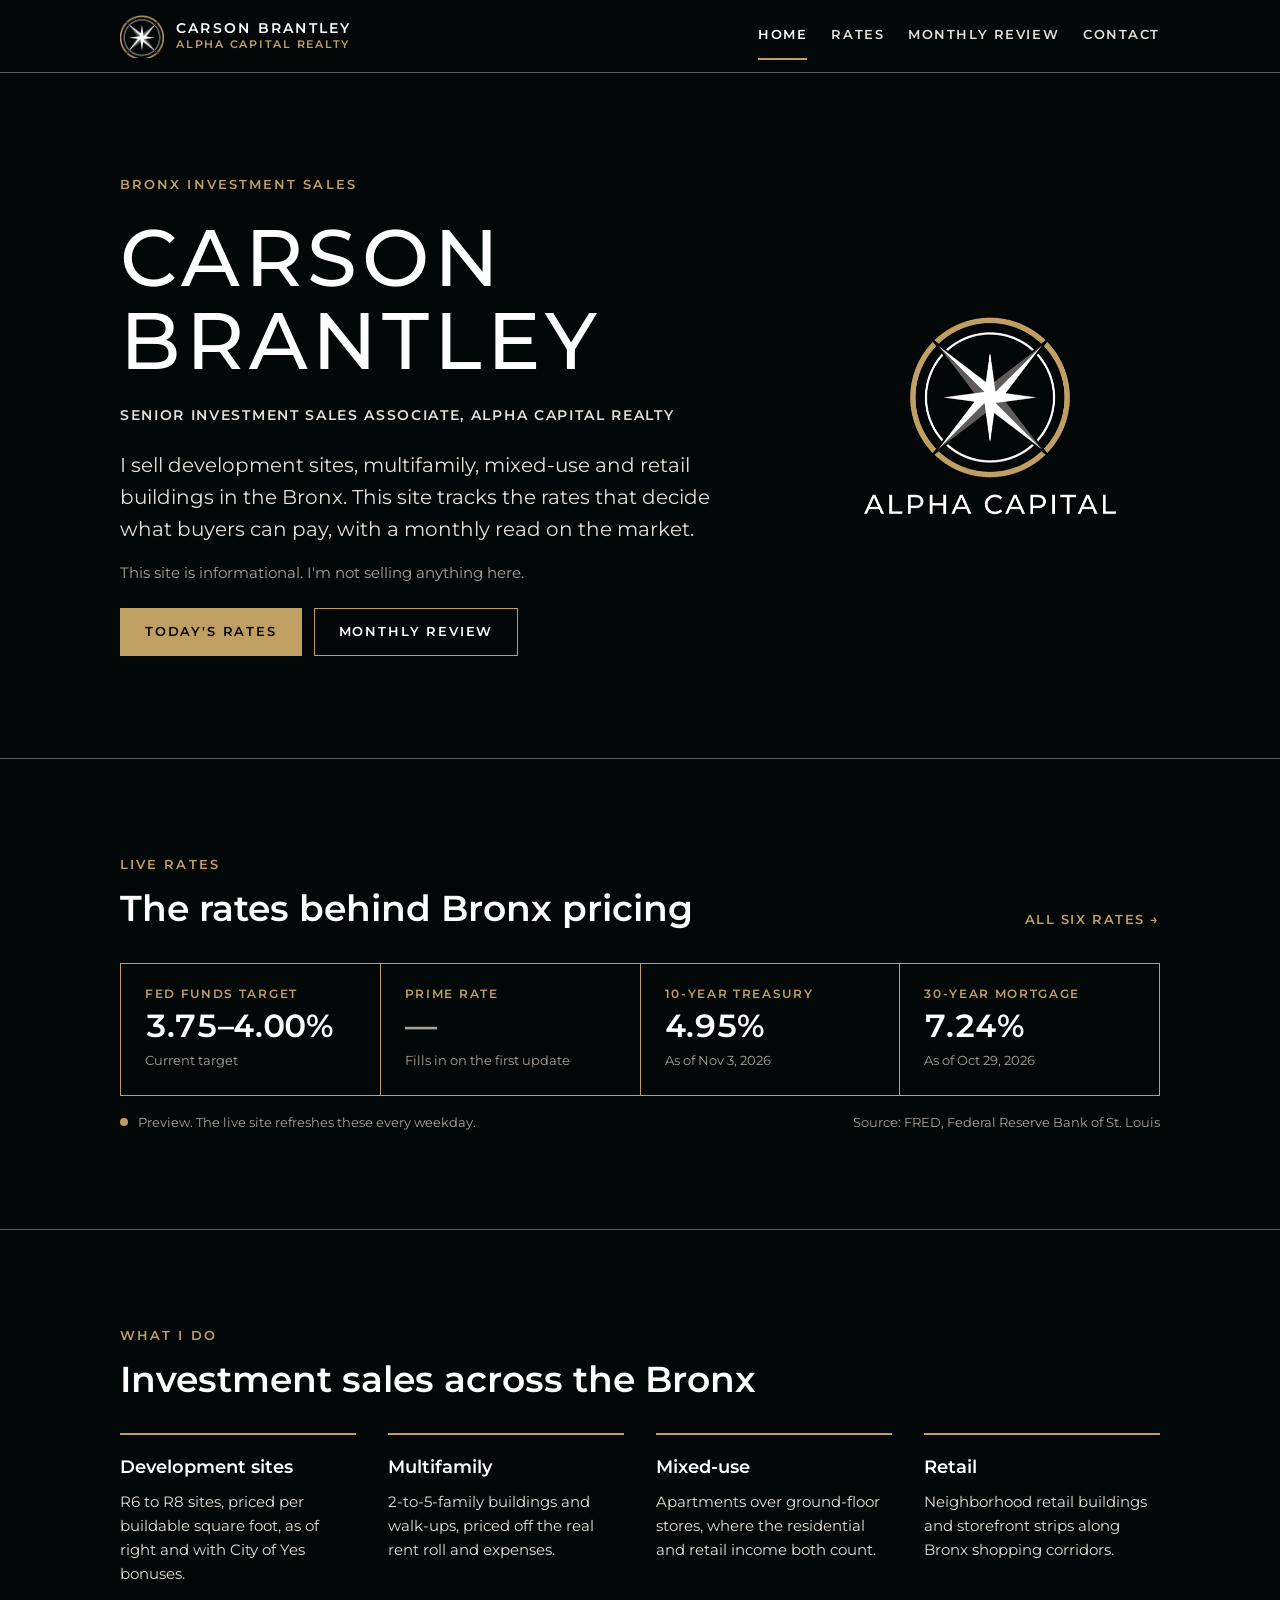
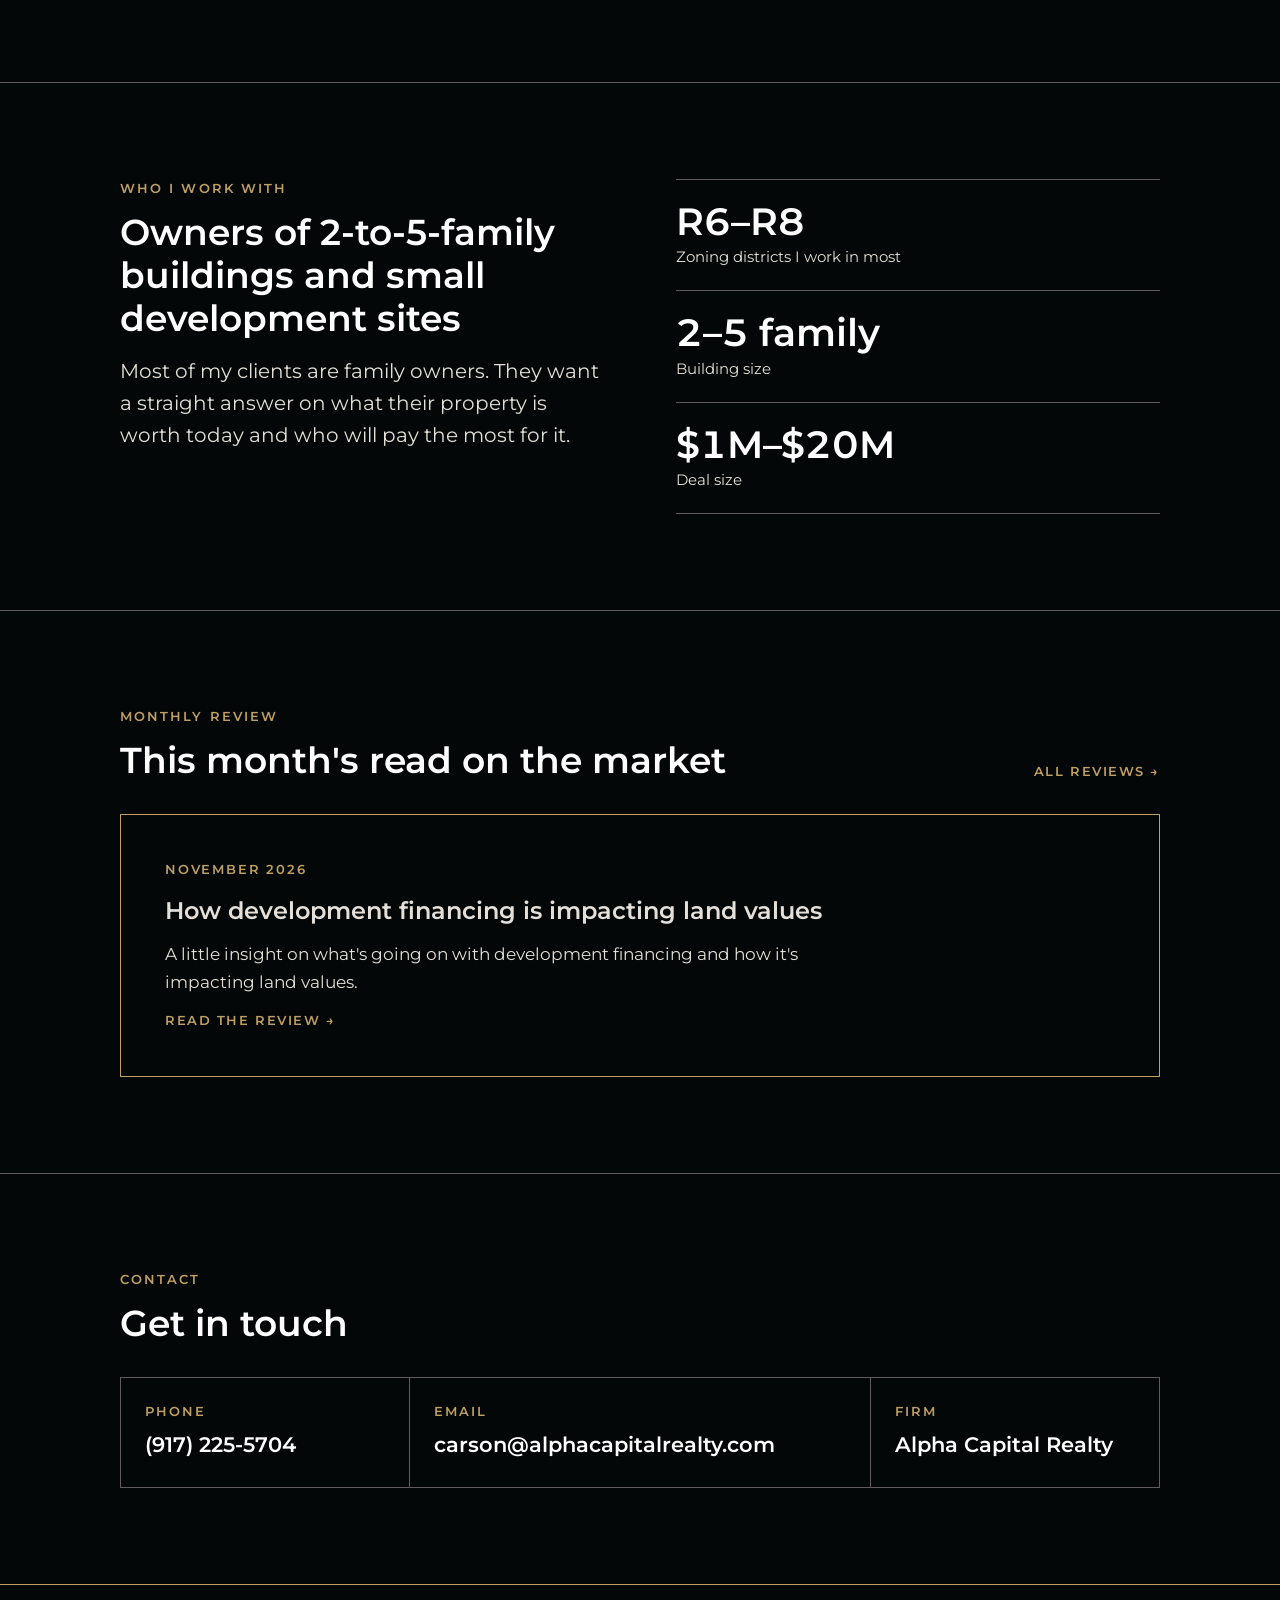
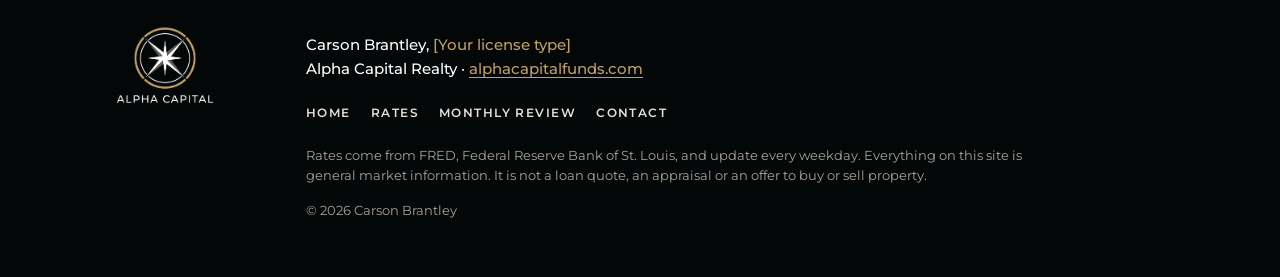
==== index.html @ 971c0f0a "Launch the site with weekday rate updates Home, Rates and Monthly Review pages in Alpha black and go" ====
<!doctype html>
<html lang="en">
<head>
<meta charset="utf-8">
<meta name="viewport" content="width=device-width, initial-scale=1, viewport-fit=cover">
<title>Carson Brantley</title>
<meta name="claude:viewport-fit-sides" content="cover">
<meta name="description" content="Carson Brantley, Alpha Capital Realty. Bronx investment sales for development sites, multifamily, mixed-use and retail, with live rates and a monthly market review.">
<link rel="icon" href="assets/alpha-emblem.png" type="image/png">
<link rel="preconnect" href="https://fonts.googleapis.com">
<link rel="preconnect" href="https://fonts.gstatic.com" crossorigin>
<link rel="stylesheet" href="https://fonts.googleapis.com/css2?family=Montserrat:wght@400;500;600;700&amp;display=swap">
<link rel="stylesheet" href="assets/site.css">
</head>
<body data-root=".">

<header class="site-header">
  <div class="wrap">
    <a class="brand" href="index.html">
      <img src="assets/alpha-emblem.png" alt="" width="44" height="44">
      <span><span class="brand-name">Carson Brantley</span><span class="brand-firm">Alpha Capital Realty</span></span>
    </a>
    <nav class="nav" aria-label="Main">
      <a href="index.html" aria-current="page">Home</a>
      <a href="market.html">Rates</a>
      <a href="reviews.html">Monthly Review</a>
      <a href="index.html#contact">Contact</a>
    </nav>
  </div>
</header>

<main>
  <section class="hero">
    <div class="wrap">
      <div class="hero-copy">
        <p class="eyebrow">Bronx Investment Sales</p>
        <h1 class="h-display">Carson Brantley</h1>
        <p class="hero-role">Senior Investment Sales Associate, Alpha Capital Realty</p>
        <p class="lede">I sell development sites, multifamily, mixed-use and retail buildings in the Bronx. This site tracks the rates that decide what buyers can pay, with a monthly read on the market.</p>
        <p class="hero-note">This site is informational. I'm not selling anything here.</p>
        <div class="actions">
          <a class="btn btn-gold" href="market.html">Today's rates</a>
          <a class="btn btn-line" href="reviews.html">Monthly review</a>
        </div>
      </div>
      <div class="hero-logo"><img src="assets/alpha-logo.png" alt="Alpha Capital" width="643" height="474"></div>
    </div>
  </section>

  <section class="band" aria-labelledby="rates-h">
    <div class="wrap">
      <div class="band-head">
        <div class="stack">
          <p class="eyebrow">Live rates</p>
          <h2 class="h-section" id="rates-h">The rates behind Bronx pricing</h2>
        </div>
        <a class="more" href="market.html">All six rates →</a>
      </div>
      <div class="rates" data-rates="fed,prime,t10,mort30"></div>
      <div class="rates-foot">
        <span class="stamp" data-stamp>Loading rates</span>
        <span class="fine">Source: FRED, Federal Reserve Bank of St. Louis</span>
      </div>
    </div>
  </section>

  <section class="band" aria-labelledby="focus-h">
    <div class="wrap">
      <div class="band-head">
        <div class="stack">
          <p class="eyebrow">What I do</p>
          <h2 class="h-section" id="focus-h">Investment sales across the Bronx</h2>
        </div>
      </div>
      <div class="focus">
        <article>
          <h3>Development sites</h3>
          <p>R6 to R8 sites, priced per buildable square foot, as of right and with City of Yes bonuses.</p>
        </article>
        <article>
          <h3>Multifamily</h3>
          <p>2-to-5-family buildings and walk-ups, priced off the real rent roll and expenses.</p>
        </article>
        <article>
          <h3>Mixed-use</h3>
          <p>Apartments over ground-floor stores, where the residential and retail income both count.</p>
        </article>
        <article>
          <h3>Retail</h3>
          <p>Neighborhood retail buildings and storefront strips along Bronx shopping corridors.</p>
        </article>
      </div>
    </div>
  </section>

  <section class="band" aria-labelledby="who-h">
    <div class="wrap split">
      <div class="stack">
        <p class="eyebrow">Who I work with</p>
        <h2 class="h-section" id="who-h">Owners of 2-to-5-family buildings and small development sites</h2>
        <p class="lede">Most of my clients are family owners. They want a straight answer on what their property is worth today and who will pay the most for it.</p>
      </div>
      <div class="facts">
        <div class="fact"><span class="fact-num">R6–R8</span><span class="fact-label">Zoning districts I work in most</span></div>
        <div class="fact"><span class="fact-num">2–5 family</span><span class="fact-label">Building size</span></div>
        <div class="fact"><span class="fact-num">$1M–$20M</span><span class="fact-label">Deal size</span></div>
      </div>
    </div>
  </section>

  <section class="band" aria-labelledby="review-h">
    <div class="wrap">
      <div class="band-head">
        <div class="stack">
          <p class="eyebrow">Monthly review</p>
          <h2 class="h-section" id="review-h">This month's read on the market</h2>
        </div>
        <a class="more" href="reviews.html">All reviews →</a>
      </div>
      <div data-review-latest></div>
    </div>
  </section>

  <section class="band" id="contact" aria-labelledby="contact-h">
    <div class="wrap">
      <div class="band-head">
        <div class="stack">
          <p class="eyebrow">Contact</p>
          <h2 class="h-section" id="contact-h">Get in touch</h2>
        </div>
      </div>
      <div class="contact">
        <div class="contact-item">
          <span class="eyebrow">Phone</span>
          <a class="contact-value" href="tel:+19172255704">(917) 225-5704</a>
        </div>
        <div class="contact-item">
          <span class="eyebrow">Email</span>
          <a class="contact-value" href="mailto:carson@alphacapitalrealty.com">carson@alphacapitalrealty.com</a>
        </div>
        <div class="contact-item">
          <span class="eyebrow">Firm</span>
          <a class="contact-value" href="https://www.alphacapitalfunds.com" target="_blank" rel="noopener">Alpha Capital Realty</a>
        </div>
      </div>
    </div>
  </section>
</main>

<footer class="site-footer">
  <div class="wrap">
    <img class="footer-logo" src="assets/alpha-logo.png" alt="Alpha Capital" width="643" height="474">
    <div class="footer-body">
      <p class="footer-id">Carson Brantley, <span class="license">[Your license type]</span><br>Alpha Capital Realty · <a href="https://www.alphacapitalfunds.com" target="_blank" rel="noopener">alphacapitalfunds.com</a></p>
      <nav class="footer-nav" aria-label="Footer">
        <a href="index.html">Home</a><a href="market.html">Rates</a><a href="reviews.html">Monthly Review</a><a href="index.html#contact">Contact</a>
      </nav>
      <p class="fine">Rates come from FRED, Federal Reserve Bank of St. Louis, and update every weekday. Everything on this site is general market information. It is not a loan quote, an appraisal or an offer to buy or sell property.</p>
      <p class="fine">© 2026 Carson Brantley</p>
    </div>
  </div>
</footer>

<script src="assets/site.js" defer></script>
</body>
</html>
---- assets/site.css ----
/* Layout: one 1120px column on Alpha black. Hairlines divide sections; gold marks what is live or matters most.
   One dark look by design: the Alpha logo only sits on black, so there is no light theme. */
:root {
  --bg: #040707;        /* Alpha black, the logo's own ground */
  --ink: #ffffff;       /* headlines and key numbers */
  --text: #e4e0d9;      /* running text, warm white (15:1 on --bg) */
  --muted: #a8a29a;     /* captions and fine print (7.9:1) */
  --gold: #c09f63;      /* Alpha gold: trim, labels, the 10-year line (8.1:1) */
  --gold-hi: #d6b981;   /* gold on hover */
  --line: #5f5c5b;      /* Alpha gray hairlines and the 2021 bars */
  --grid: #2b2928;      /* chart gridlines */
  --on-gold: #040707;   /* text set on gold */
  --font: "Montserrat", "Helvetica Neue", Arial, sans-serif;
  --wrap: 1120px;
  color-scheme: dark;
}

*, *::before, *::after { box-sizing: border-box; }
html { -webkit-text-size-adjust: 100%; background: var(--bg); }
body {
  margin: 0;
  background: var(--bg);
  color: var(--text);
  font-family: var(--font);
  font-size: 17px;
  line-height: 1.65;
  -webkit-font-smoothing: antialiased;
}
img { max-width: 100%; height: auto; }
a { color: var(--gold); text-underline-offset: 3px; }
a:hover { color: var(--gold-hi); }
:focus-visible { outline: 2px solid var(--gold); outline-offset: 3px; }
.sr { position: absolute; width: 1px; height: 1px; overflow: hidden; clip: rect(0 0 0 0); white-space: nowrap; }

.wrap {
  width: 100%;
  max-width: var(--wrap);
  margin-inline: auto;
  padding-left: max(16px, env(safe-area-inset-left, 0px));
  padding-right: max(16px, env(safe-area-inset-right, 0px));
}
@media (min-width: 720px) {
  .wrap {
    padding-left: max(40px, env(safe-area-inset-left, 0px));
    padding-right: max(40px, env(safe-area-inset-right, 0px));
  }
}

/* Header */
.site-header { border-bottom: 1px solid var(--line); }
.site-header .wrap {
  display: flex; flex-wrap: wrap; align-items: center; justify-content: space-between;
  gap: 4px 32px; padding-block: 12px;
}
.brand { display: inline-flex; align-items: center; gap: 12px; min-height: 48px; color: var(--ink); text-decoration: none; }
.brand:hover { color: var(--ink); }
.brand img { width: 44px; height: 44px; display: block; }
.brand-name { display: block; font-size: 14px; font-weight: 600; letter-spacing: .16em; text-transform: uppercase; line-height: 1.3; }
.brand-firm { display: block; font-size: 11px; font-weight: 600; letter-spacing: .16em; text-transform: uppercase; line-height: 1.4; color: var(--gold); }
.nav { display: flex; flex-wrap: wrap; column-gap: 24px; }
.nav a {
  display: inline-block; padding-block: 12px;
  font-size: 13px; font-weight: 600; letter-spacing: .12em; text-transform: uppercase;
  color: var(--text); text-decoration: none; border-bottom: 2px solid transparent;
}
.nav a:hover { color: var(--ink); }
.nav a[aria-current="page"] { color: var(--ink); border-bottom-color: var(--gold); }
@media (max-width: 480px) {
  .nav { column-gap: 16px; }
  .nav a { font-size: 12px; letter-spacing: .1em; }
}

/* Type */
h1, h2, h3 { margin: 0; color: var(--ink); text-wrap: balance; }
.eyebrow { margin: 0; font-size: 13px; font-weight: 600; letter-spacing: .16em; text-transform: uppercase; line-height: 1.4; color: var(--gold); }
.h-display { font-size: clamp(40px, 7.2vw, 80px); font-weight: 500; letter-spacing: .06em; text-transform: uppercase; line-height: 1.04; }
.h-page { font-size: clamp(34px, 5vw, 56px); font-weight: 600; letter-spacing: -.01em; line-height: 1.1; }
.h-section { font-size: clamp(26px, 3.2vw, 36px); font-weight: 600; line-height: 1.2; }
.h-card { font-size: clamp(20px, 2.2vw, 24px); font-weight: 600; line-height: 1.3; }
.lede { margin: 0; max-width: 60ch; font-size: clamp(18px, 1.6vw, 20px); line-height: 1.6; color: var(--text); }
.muted { color: var(--muted); }
.fine { margin: 0; max-width: 80ch; font-size: 13px; line-height: 1.6; color: var(--muted); }
.stack { display: grid; gap: 14px; justify-items: start; min-width: 0; }

/* Buttons */
.actions { display: flex; flex-wrap: wrap; gap: 12px; }
.btn {
  display: inline-flex; align-items: center; justify-content: center; min-height: 48px; padding-inline: 24px;
  border: 1px solid var(--gold); font: 600 13px/1 var(--font); letter-spacing: .14em; text-transform: uppercase; text-decoration: none;
  transition: background-color .15s, color .15s, border-color .15s;
}
.btn-gold { background: var(--gold); color: var(--on-gold); }
.btn-gold:hover { background: var(--gold-hi); border-color: var(--gold-hi); color: var(--on-gold); }
.btn-line { background: transparent; color: var(--ink); }
.btn-line:hover { background: var(--gold); color: var(--on-gold); }
.more { font-size: 13px; font-weight: 600; letter-spacing: .12em; text-transform: uppercase; text-decoration: none; white-space: nowrap; }

/* Sections */
.band { border-top: 1px solid var(--line); padding-block: clamp(56px, 8vw, 96px); }
.band-head { display: flex; flex-wrap: wrap; align-items: end; justify-content: space-between; gap: 16px 32px; margin-bottom: 32px; }
.page-head { padding-block: clamp(48px, 7vw, 88px) clamp(32px, 4vw, 48px); }
.page-head .stack { gap: 18px; }

/* Hero */
.hero .wrap {
  display: grid; grid-template-columns: minmax(0, 1fr) auto; align-items: center;
  gap: 32px 56px; padding-block: clamp(48px, 8vw, 104px);
}
.hero-copy { display: grid; gap: 22px; justify-items: start; min-width: 0; }
.hero-role { margin: 0; font-size: 14px; font-weight: 600; letter-spacing: .12em; text-transform: uppercase; color: var(--text); }
.hero-note { margin: -6px 0 0; font-size: 15px; color: var(--muted); }
.hero-logo { width: clamp(220px, 28vw, 340px); }
.hero-logo img { display: block; width: 100%; }
@media (max-width: 760px) {
  .hero .wrap { grid-template-columns: minmax(0, 1fr); }
  .hero-logo { order: -1; width: 168px; margin-left: -22px; }
}

/* Live stamp and notices */
.stamp { display: inline-flex; align-items: center; gap: 10px; font-size: 13px; color: var(--muted); }
.stamp::before { content: ""; width: 8px; height: 8px; border-radius: 50%; background: var(--gold); flex: none; }
.notice { margin: 0 0 24px; padding: 14px 18px; border: 1px solid var(--line); font-size: 14px; line-height: 1.6; color: var(--text); }

/* Rate tiles: gold hairlines between cells come from the 1px gap over a gold ground */
.rates { display: grid; grid-template-columns: repeat(4, minmax(0, 1fr)); gap: 1px; background: var(--gold); border: 1px solid var(--gold); }
.rates-6 { grid-template-columns: repeat(3, minmax(0, 1fr)); }
.rate { background: var(--bg); padding: 22px 24px 24px; display: flex; flex-direction: column; gap: 6px; min-width: 0; }
.rate-name { font-size: 12px; font-weight: 600; letter-spacing: .14em; text-transform: uppercase; color: var(--gold); line-height: 1.4; }
.rate-value { font-size: clamp(22px, 2.6vw, 32px); font-weight: 600; letter-spacing: -.01em; line-height: 1.15; color: var(--ink); font-variant-numeric: tabular-nums; white-space: nowrap; }
.rates-6 .rate-value { font-size: clamp(28px, 3vw, 40px); }
.rate-asof { font-size: 13px; line-height: 1.5; color: var(--muted); }
.rate-moves { display: flex; flex-wrap: wrap; gap: 2px 18px; font-size: 14px; color: var(--ink); font-variant-numeric: tabular-nums; }
.rate-moves .muted { font-size: 12px; letter-spacing: .08em; text-transform: uppercase; margin-right: 4px; }
.rate-drives { margin: 6px 0 0; font-size: 14px; line-height: 1.55; color: var(--text); }
.rate-source { margin-top: auto; padding-top: 10px; font-size: 12px; letter-spacing: .06em; }
.rate-pending .rate-value { color: var(--muted); }
@media (max-width: 900px) {
  .rates, .rates-6 { grid-template-columns: repeat(2, minmax(0, 1fr)); }
}
@media (max-width: 560px) {
  .rates-6 { grid-template-columns: minmax(0, 1fr); }
  .rates:not(.rates-6) { grid-template-columns: minmax(0, 1fr); }
  .rates:not(.rates-6) .rate { display: grid; grid-template-columns: minmax(0, 1fr) auto; align-items: center; column-gap: 16px; padding: 16px 18px; }
  .rates:not(.rates-6) .rate-value { grid-column: 2; grid-row: 1 / span 2; }
}
.rates-foot { display: flex; flex-wrap: wrap; justify-content: space-between; gap: 8px 24px; margin-top: 16px; }

/* What I do */
.focus { display: grid; grid-template-columns: repeat(4, minmax(0, 1fr)); gap: 40px 32px; }
.focus article { border-top: 2px solid var(--gold); padding-top: 20px; display: grid; gap: 10px; align-content: start; min-width: 0; }
.focus h3 { font-size: 18px; font-weight: 600; line-height: 1.35; }
.focus p { margin: 0; font-size: 15px; line-height: 1.6; }
@media (max-width: 960px) { .focus { grid-template-columns: repeat(2, minmax(0, 1fr)); } }
@media (max-width: 560px) { .focus { grid-template-columns: minmax(0, 1fr); } }

/* Who I work with */
.split { display: grid; grid-template-columns: minmax(0, 1fr) minmax(0, 1fr); gap: 40px 72px; align-items: start; }
@media (max-width: 860px) { .split { grid-template-columns: minmax(0, 1fr); } }
.facts { display: grid; }
.fact { display: grid; gap: 2px; padding-block: 20px; border-bottom: 1px solid var(--line); }
.fact:first-child { border-top: 1px solid var(--line); }
.fact-num { font-size: clamp(28px, 3.2vw, 38px); font-weight: 600; line-height: 1.15; color: var(--ink); font-variant-numeric: tabular-nums; }
.fact-label { font-size: 15px; color: var(--text); }

/* Monthly review */
.review-card {
  display: grid; gap: 14px; justify-items: start; padding: clamp(24px, 4vw, 44px);
  border: 1px solid var(--gold); color: var(--text); text-decoration: none;
}
.review-card:hover { color: var(--text); }
.review-card:hover .h-card { text-decoration: underline; text-decoration-color: var(--gold); text-decoration-thickness: 2px; }
.review-meta { font-size: 13px; font-weight: 600; letter-spacing: .14em; text-transform: uppercase; color: var(--gold); }
.review-sum { margin: 0; max-width: 64ch; }
.read { font-size: 13px; font-weight: 600; letter-spacing: .12em; text-transform: uppercase; color: var(--gold); }
.review-list { display: grid; border-top: 1px solid var(--line); }
.review-row {
  display: grid; grid-template-columns: 200px minmax(0, 1fr); gap: 8px 40px; padding-block: 28px;
  border-bottom: 1px solid var(--line); color: var(--text); text-decoration: none;
}
.review-row:hover { color: var(--text); }
.review-row:hover .h-card { text-decoration: underline; text-decoration-color: var(--gold); text-decoration-thickness: 2px; }
.review-row .stack { gap: 10px; }
@media (max-width: 640px) { .review-row { grid-template-columns: minmax(0, 1fr); } }

/* Contact */
.contact { display: grid; grid-template-columns: minmax(0, 1fr) minmax(0, 1.6fr) minmax(0, 1fr); gap: 1px; background: var(--line); border: 1px solid var(--line); }
.contact-item { background: var(--bg); padding: 24px; display: grid; gap: 8px; align-content: start; min-width: 0; }
.contact-value { font-size: clamp(16px, 1.8vw, 21px); font-weight: 600; color: var(--ink); text-decoration: none; overflow-wrap: anywhere; }
a.contact-value:hover { color: var(--gold-hi); }
@media (max-width: 760px) { .contact { grid-template-columns: minmax(0, 1fr); } }

/* Recap */
.recap { display: grid; gap: 14px; margin: 0; padding: 0; list-style: none; max-width: 68ch; }
.recap li { position: relative; padding-left: 24px; }
.recap li::before { content: ""; position: absolute; left: 0; top: .78em; width: 12px; height: 2px; background: var(--gold); }

/* Chart */
.legend { display: flex; flex-wrap: wrap; gap: 8px 24px; font-size: 14px; color: var(--text); }
.legend span { display: inline-flex; align-items: center; gap: 10px; }
.legend i { display: inline-block; width: 22px; height: 3px; }
.key-t10 { background: var(--gold); }
.key-sofr { background: var(--ink); }
.chart { position: relative; margin-top: 20px; }
.chart svg { display: block; width: 100%; height: auto; overflow: visible; touch-action: pan-y; }
.chart svg:focus-visible { outline: 2px solid var(--gold); outline-offset: 6px; }
.chart text { font-family: var(--font); font-size: 12px; fill: var(--muted); font-variant-numeric: tabular-nums; }
.chart .grid { stroke: var(--grid); stroke-width: 1; fill: none; }
.chart .axis { stroke: var(--line); stroke-width: 1; fill: none; }
.chart .line { fill: none; stroke-width: 2; stroke-linejoin: round; stroke-linecap: round; }
.chart .line-t10 { stroke: var(--gold); }
.chart .line-sofr { stroke: var(--ink); }
.chart .end-t10 { fill: var(--gold); font-weight: 600; font-size: 13px; }
.chart .end-sofr { fill: var(--ink); font-weight: 600; font-size: 13px; }
.chart .cross { stroke: var(--muted); stroke-width: 1; stroke-dasharray: 3 3; fill: none; }
.chart .dot-t10 { fill: var(--gold); stroke: var(--bg); stroke-width: 2; }
.chart .dot-sofr { fill: var(--ink); stroke: var(--bg); stroke-width: 2; }
.chart .hit { fill: transparent; cursor: crosshair; }
.tip {
  position: absolute; top: 0; z-index: 2; pointer-events: none; min-width: 170px;
  padding: 10px 12px; background: var(--bg); border: 1px solid var(--gold);
  font-size: 13px; line-height: 1.55; color: var(--text); white-space: nowrap; font-variant-numeric: tabular-nums;
}
.tip b { color: var(--ink); font-weight: 600; }
.chart-empty { margin: 20px 0 0; padding: 32px 24px; border: 1px dashed var(--line); color: var(--muted); font-size: 15px; }
details { margin-top: 20px; }
summary { cursor: pointer; padding-block: 12px; font-size: 13px; font-weight: 600; letter-spacing: .12em; text-transform: uppercase; color: var(--gold); }
.table-wrap { overflow-x: auto; }
table { border-collapse: collapse; min-width: 420px; font-variant-numeric: tabular-nums; }
th, td { padding: 10px 20px; border-bottom: 1px solid var(--line); text-align: right; font-size: 14px; }
th:first-child, td:first-child { padding-left: 0; text-align: left; }
th { font-size: 12px; font-weight: 600; letter-spacing: .12em; text-transform: uppercase; color: var(--gold); }

/* Review article */
.article { max-width: 780px; display: grid; gap: 28px; }
.article p { margin: 0; font-size: 18px; line-height: 1.75; color: var(--text); }
.byline { display: flex; flex-wrap: wrap; gap: 4px 20px; font-size: 13px; font-weight: 600; letter-spacing: .12em; text-transform: uppercase; color: var(--muted); }
.figure { margin: 8px 0; display: grid; gap: 14px; }
.figure-title { font-size: 13px; font-weight: 600; letter-spacing: .14em; text-transform: uppercase; color: var(--gold); }
.compare { display: grid; grid-template-columns: repeat(2, minmax(0, 1fr)); gap: 1px; background: var(--gold); border: 1px solid var(--gold); }
.compare > div { background: var(--bg); padding: 24px 28px; display: grid; gap: 4px; min-width: 0; }
.compare .big { font-size: clamp(32px, 6vw, 56px); font-weight: 600; letter-spacing: -.01em; line-height: 1.08; color: var(--ink); font-variant-numeric: tabular-nums; white-space: nowrap; }
.compare .now .big { color: var(--gold); }
.compare .cap { font-size: 14px; color: var(--text); }
.bars { display: grid; gap: 14px; }
.bar-row { display: grid; grid-template-columns: 64px minmax(0, 1fr) 72px; align-items: center; gap: 16px; }
.bar-label { font-size: 12px; font-weight: 600; letter-spacing: .14em; text-transform: uppercase; color: var(--ink); }
.bar-track { display: flex; gap: 2px; height: 32px; }
.bar-base { background: var(--line); flex: none; }
.bar-extra { background: var(--gold); flex: 1 1 auto; }
.bar-value { font-weight: 600; color: var(--ink); text-align: right; font-variant-numeric: tabular-nums; }
.callout { display: flex; flex-wrap: wrap; align-items: center; gap: 8px 24px; }
.callout .big { font-size: clamp(44px, 7vw, 64px); font-weight: 600; letter-spacing: -.02em; line-height: 1; color: var(--gold); }
.callout p { flex: 1 1 260px; font-size: 17px; line-height: 1.6; }
.equation { border-top: 1px solid var(--line); }
.eq-row {
  display: grid; grid-template-columns: 32px minmax(0, 1fr) auto; align-items: center; gap: 12px;
  padding: 14px 18px; border-bottom: 1px solid var(--line); font-size: 17px; font-weight: 500; color: var(--ink);
}
.eq-op { font-size: 22px; line-height: 1; color: var(--gold); }
.eq-row.hl { background: var(--gold); color: var(--on-gold); border-bottom-color: var(--gold); font-weight: 600; }
.eq-row.hl .eq-op { color: var(--on-gold); }
.eq-note { font-size: 13px; font-weight: 600; }
.eq-row.no-line { border-bottom: 0; }
.eq-row.total { border-top: 2px solid var(--gold); border-bottom: 0; font-size: 19px; font-weight: 600; }
@media (max-width: 480px) {
  .eq-row { grid-template-columns: 24px minmax(0, 1fr); }
  .eq-note { grid-column: 2; }
}

/* Footer */
.site-footer { border-top: 1px solid var(--gold); }
.site-footer .wrap { display: grid; grid-template-columns: auto minmax(0, 1fr); gap: 24px 56px; align-items: start; padding-block: 48px 56px; }
.footer-logo { width: 150px; margin: -16px 0 0 -20px; display: block; }
.footer-body { display: grid; gap: 14px; min-width: 0; }
.footer-id { margin: 0; font-size: 15px; font-weight: 500; line-height: 1.6; color: var(--ink); }
.footer-nav { display: flex; flex-wrap: wrap; column-gap: 20px; }
.footer-nav a { display: inline-block; padding-block: 8px; font-size: 12px; font-weight: 600; letter-spacing: .12em; text-transform: uppercase; color: var(--text); text-decoration: none; }
.footer-nav a:hover { color: var(--ink); }
.license { color: var(--gold); }
@media (max-width: 640px) { .site-footer .wrap { grid-template-columns: minmax(0, 1fr); } }

@media (prefers-reduced-motion: reduce) { * { transition: none !important; } }
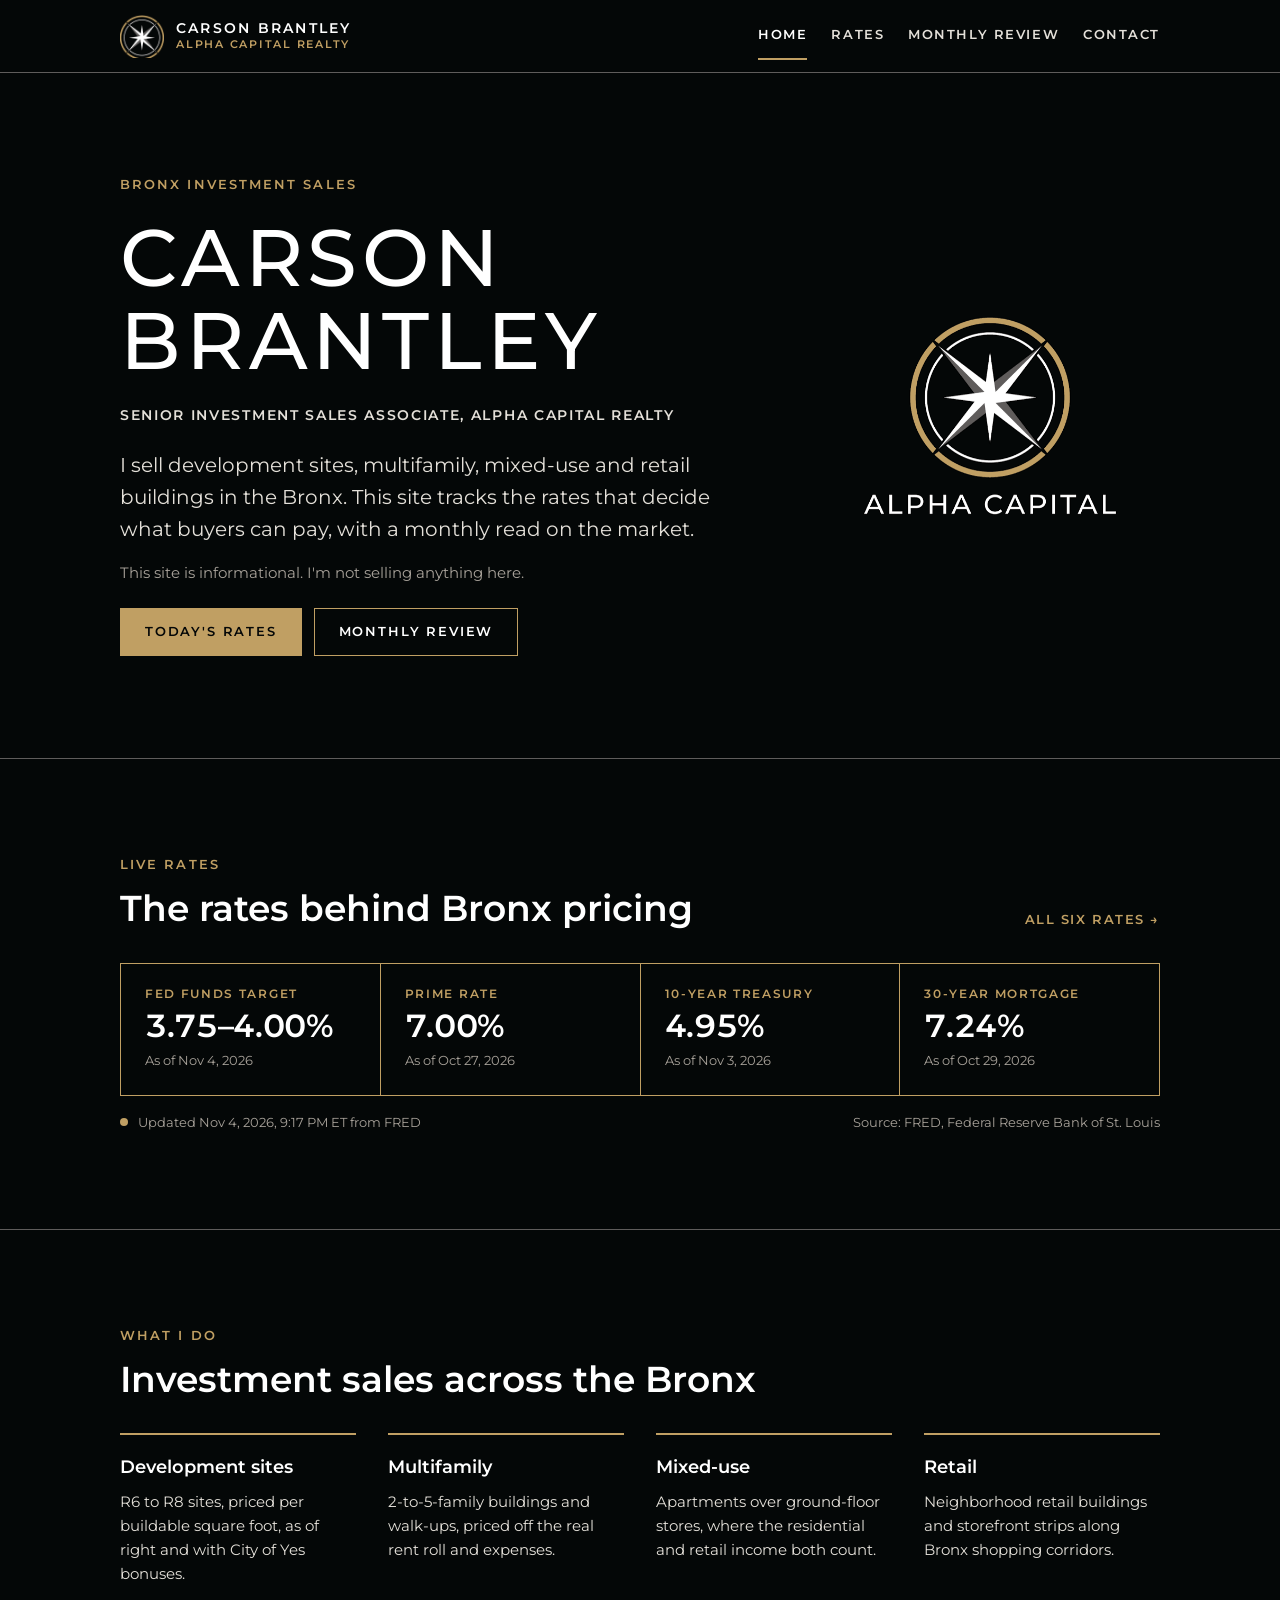
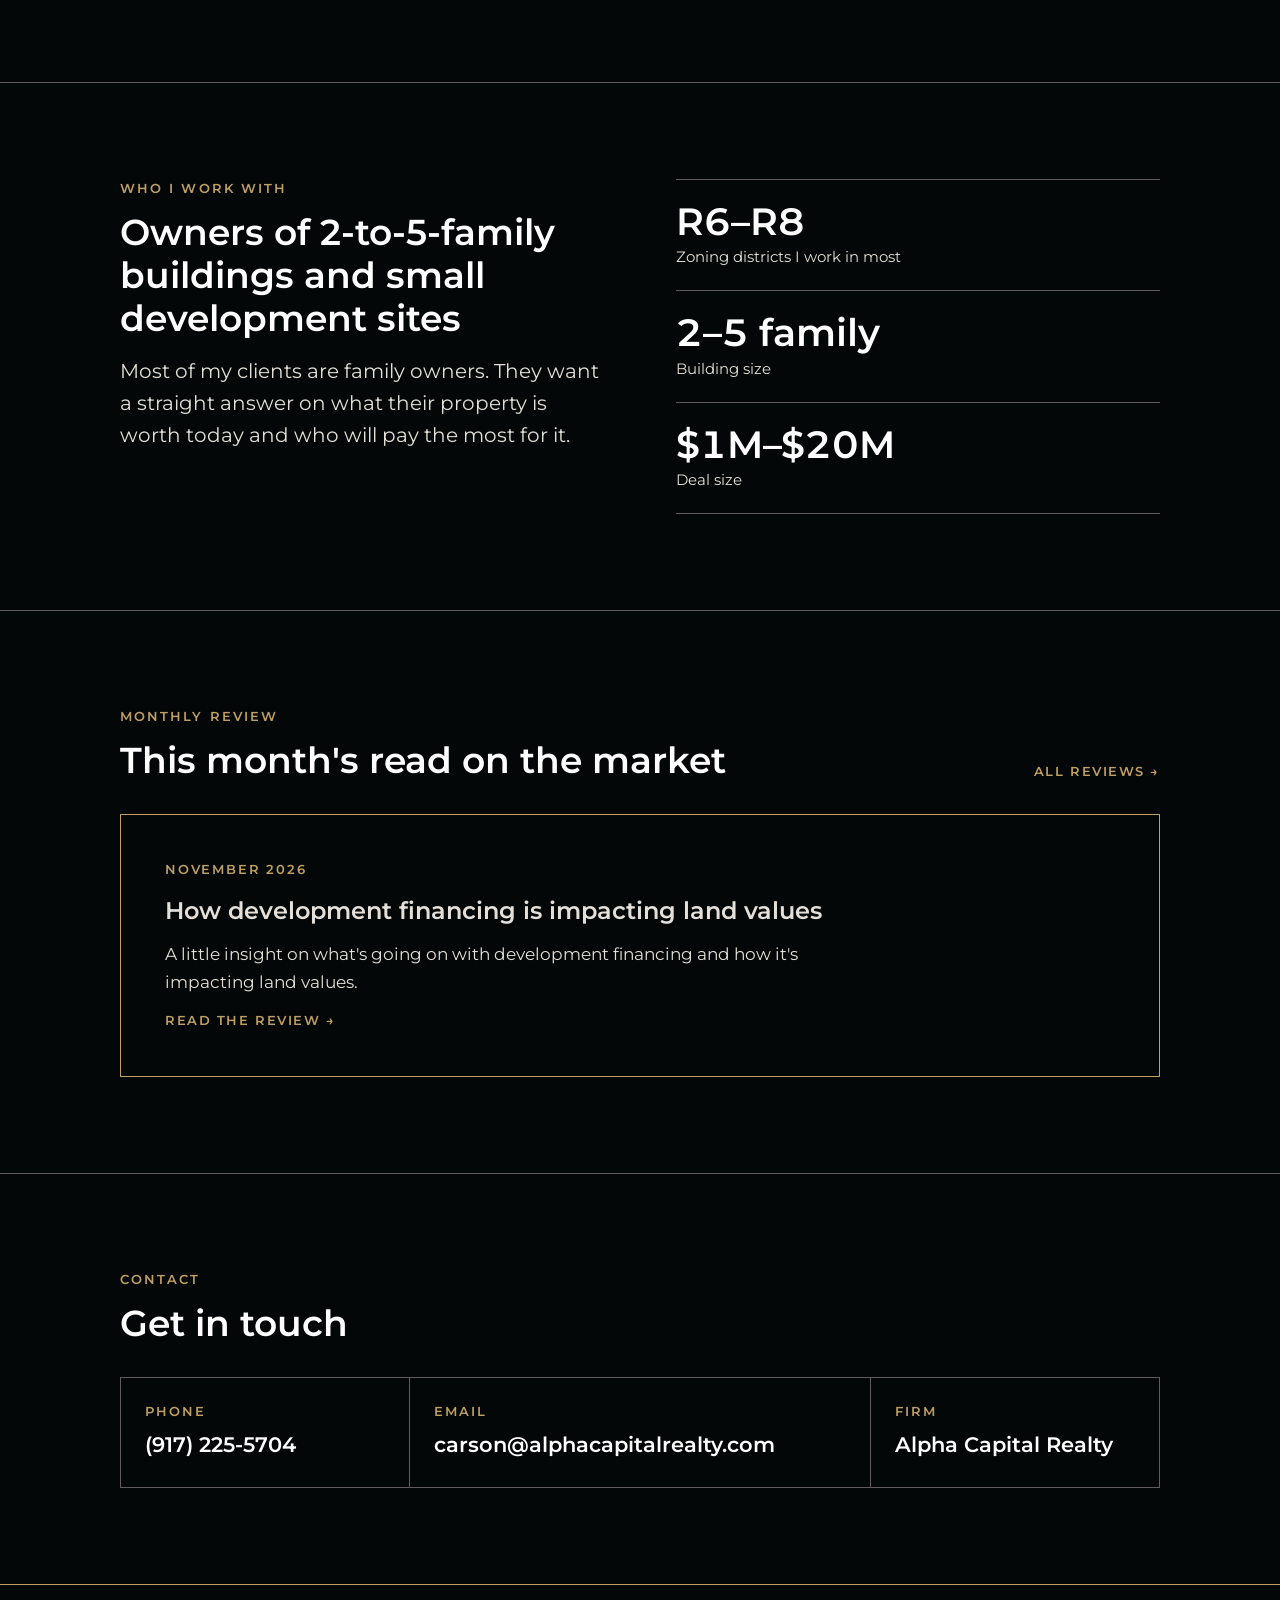
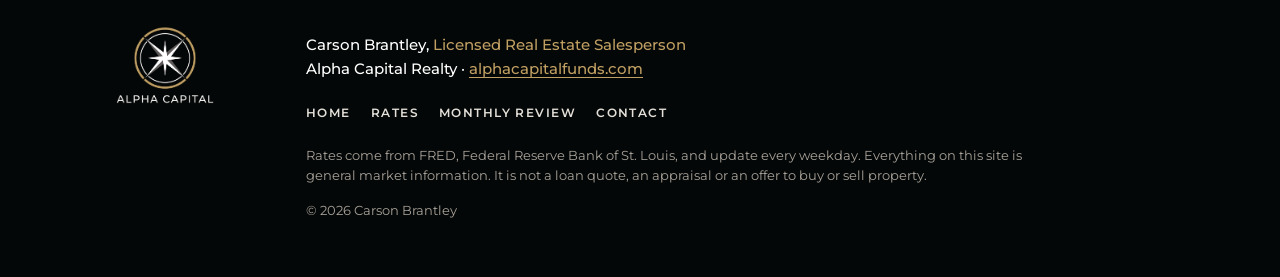
==== commit fd281d35: "Add license type to every page footer Co-Authored-By: Claude Opus 5.5 <noreply@anthropic.com> Claude" ====
--- a/index.html
+++ b/index.html
@@ -151,7 +151,7 @@
   <div class="wrap">
     <img class="footer-logo" src="assets/alpha-logo.png" alt="Alpha Capital" width="643" height="474">
     <div class="footer-body">
-      <p class="footer-id">Carson Brantley, <span class="license">[Your license type]</span><br>Alpha Capital Realty · <a href="https://www.alphacapitalfunds.com" target="_blank" rel="noopener">alphacapitalfunds.com</a></p>
+      <p class="footer-id">Carson Brantley, <span class="license">Licensed Real Estate Salesperson</span><br>Alpha Capital Realty · <a href="https://www.alphacapitalfunds.com" target="_blank" rel="noopener">alphacapitalfunds.com</a></p>
       <nav class="footer-nav" aria-label="Footer">
         <a href="index.html">Home</a><a href="market.html">Rates</a><a href="reviews.html">Monthly Review</a><a href="index.html#contact">Contact</a>
       </nav>
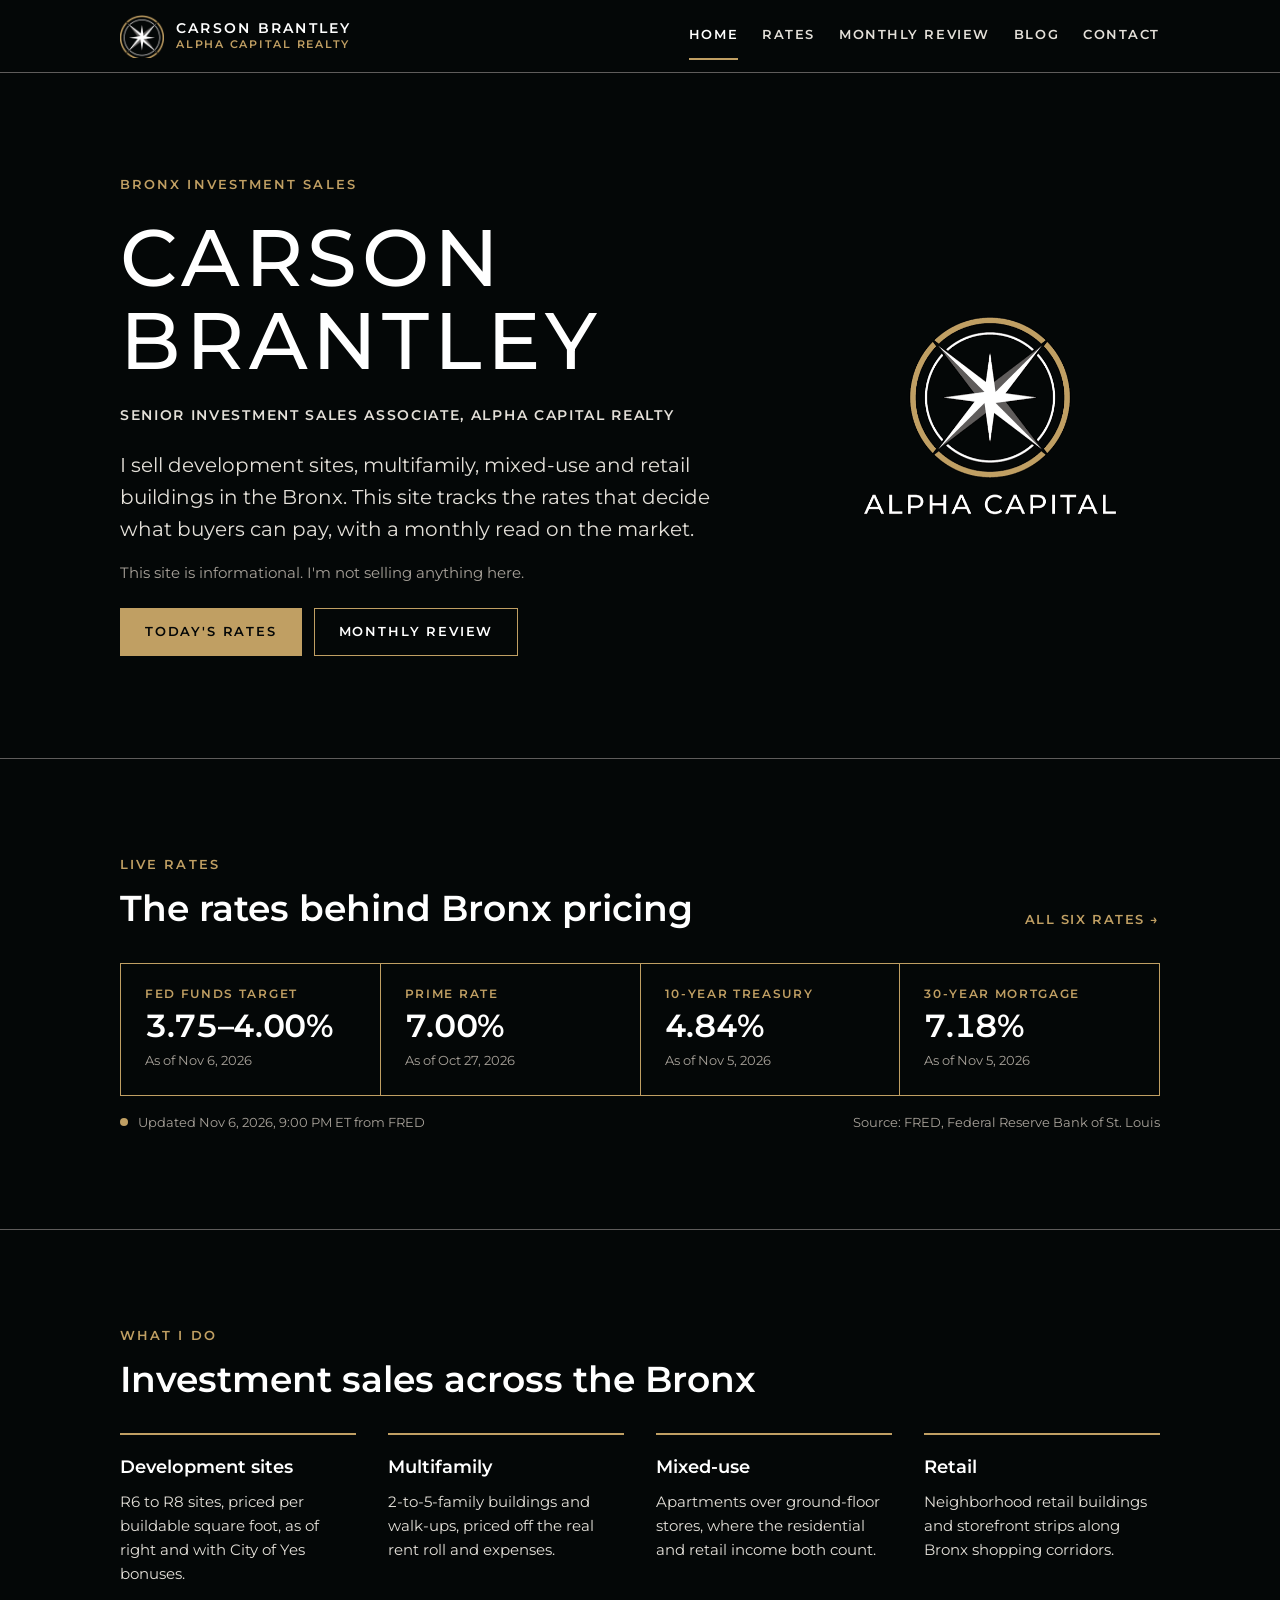
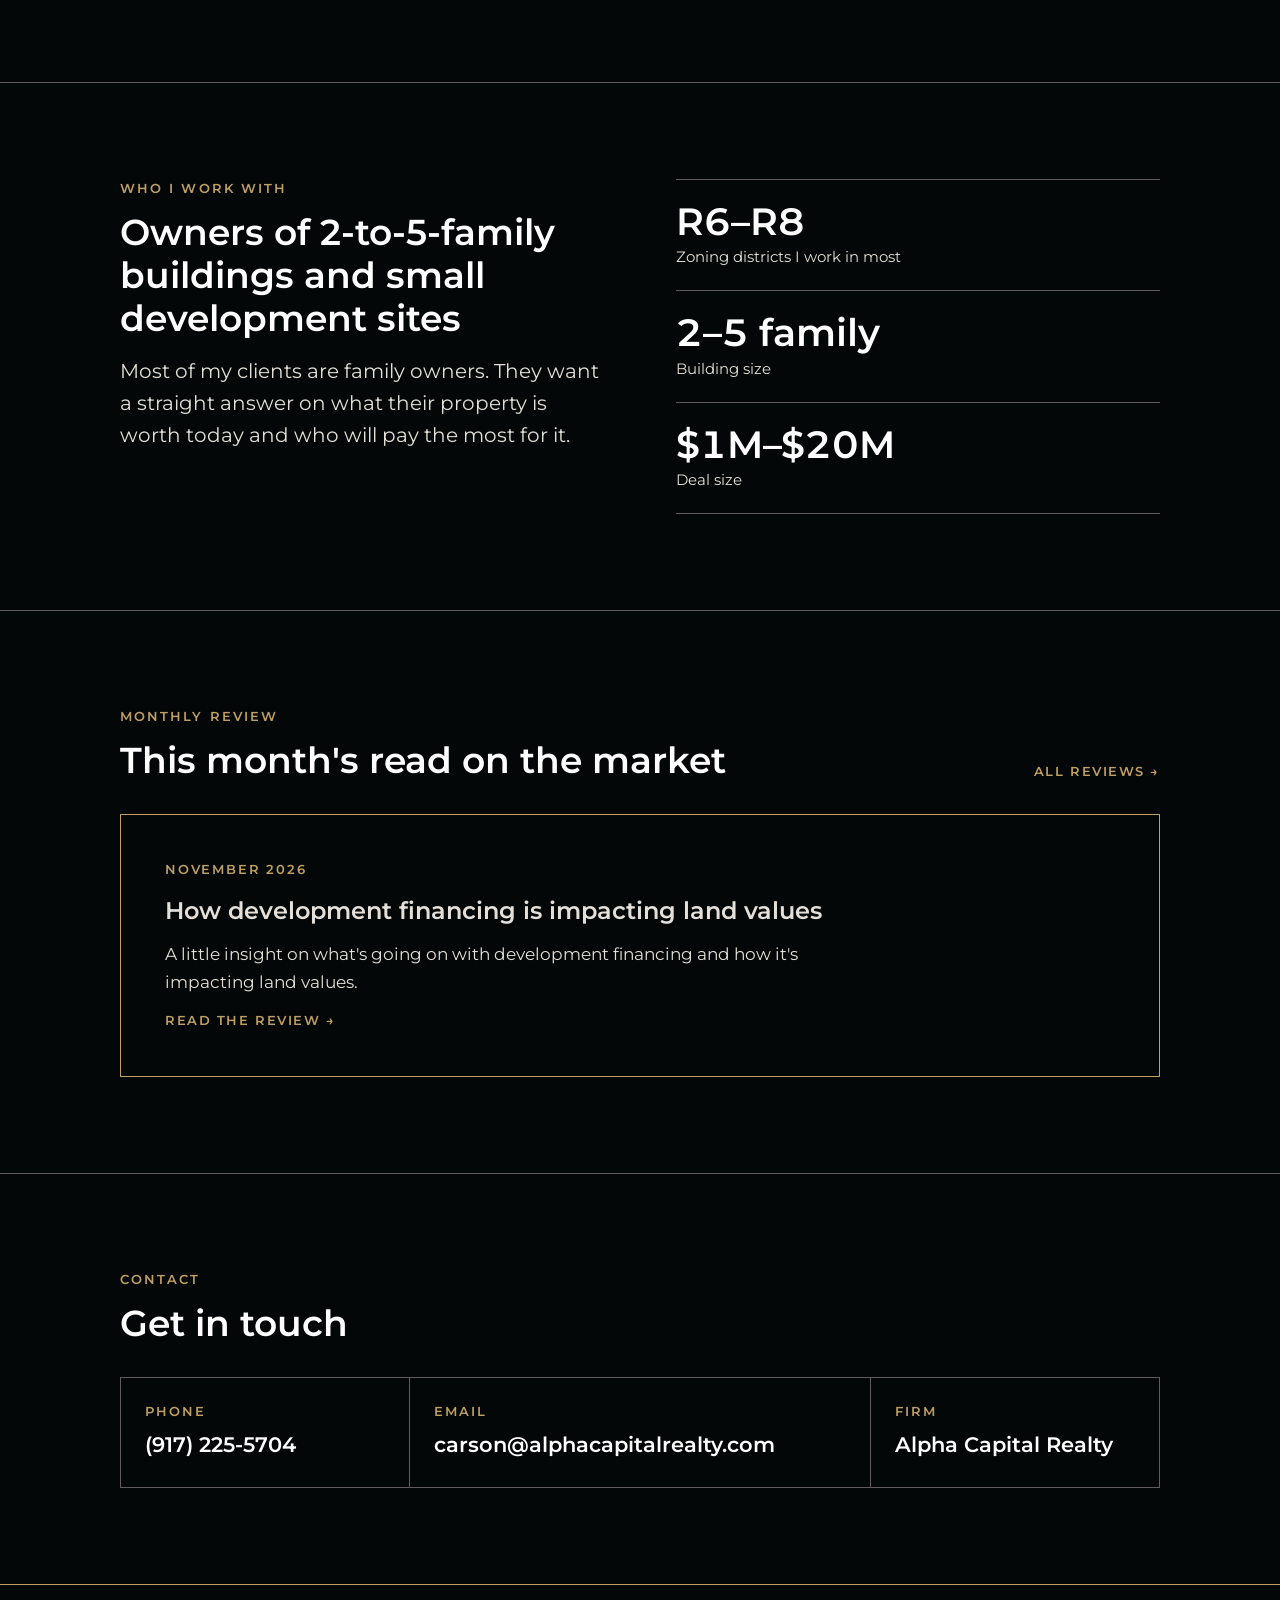
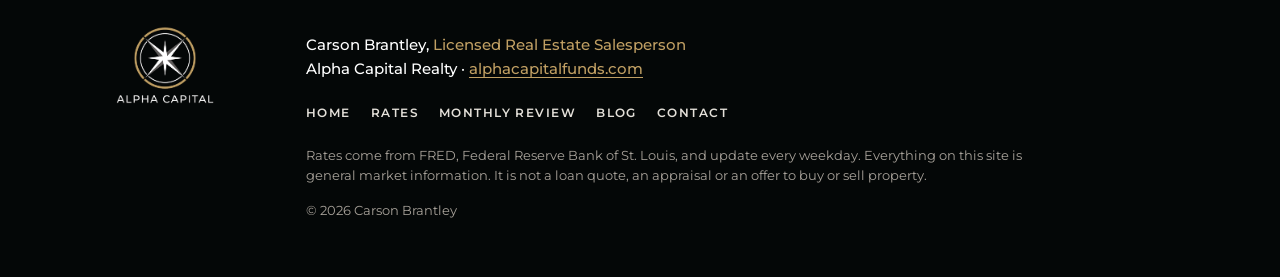
==== commit 2211adb9: "Add a blog section - blog.html lists posts from data/posts.json and says the first post is   coming " ====
--- a/index.html
+++ b/index.html
@@ -24,6 +24,7 @@
       <a href="index.html" aria-current="page">Home</a>
       <a href="market.html">Rates</a>
       <a href="reviews.html">Monthly Review</a>
+      <a href="blog.html">Blog</a>
       <a href="index.html#contact">Contact</a>
     </nav>
   </div>
@@ -121,6 +122,19 @@
     </div>
   </section>
 
+  <section class="band" aria-labelledby="blog-h" data-post-band hidden>
+    <div class="wrap">
+      <div class="band-head">
+        <div class="stack">
+          <p class="eyebrow">Blog</p>
+          <h2 class="h-section" id="blog-h">Latest from the blog</h2>
+        </div>
+        <a class="more" href="blog.html">All posts →</a>
+      </div>
+      <div class="review-list" data-post-list data-limit="3"></div>
+    </div>
+  </section>
+
   <section class="band" id="contact" aria-labelledby="contact-h">
     <div class="wrap">
       <div class="band-head">
@@ -153,7 +167,7 @@
     <div class="footer-body">
       <p class="footer-id">Carson Brantley, <span class="license">Licensed Real Estate Salesperson</span><br>Alpha Capital Realty · <a href="https://www.alphacapitalfunds.com" target="_blank" rel="noopener">alphacapitalfunds.com</a></p>
       <nav class="footer-nav" aria-label="Footer">
-        <a href="index.html">Home</a><a href="market.html">Rates</a><a href="reviews.html">Monthly Review</a><a href="index.html#contact">Contact</a>
+        <a href="index.html">Home</a><a href="market.html">Rates</a><a href="reviews.html">Monthly Review</a><a href="blog.html">Blog</a><a href="index.html#contact">Contact</a>
       </nav>
       <p class="fine">Rates come from FRED, Federal Reserve Bank of St. Louis, and update every weekday. Everything on this site is general market information. It is not a loan quote, an appraisal or an offer to buy or sell property.</p>
       <p class="fine">© 2026 Carson Brantley</p>
--- a/assets/site.css
+++ b/assets/site.css
@@ -66,8 +66,9 @@
 .nav a:hover { color: var(--ink); }
 .nav a[aria-current="page"] { color: var(--ink); border-bottom-color: var(--gold); }
 @media (max-width: 480px) {
-  .nav { column-gap: 16px; }
-  .nav a { font-size: 12px; letter-spacing: .1em; }
+  .nav { column-gap: 14px; }
+  .nav a { font-size: 12px; letter-spacing: .08em; }
+  .nav a[href$="index.html"] { display: none; } /* the logo already goes home; keeps the menu on one line */
 }
 
 /* Type */
@@ -181,6 +182,11 @@
 .review-row:hover .h-card { text-decoration: underline; text-decoration-color: var(--gold); text-decoration-thickness: 2px; }
 .review-row .stack { gap: 10px; }
 @media (max-width: 640px) { .review-row { grid-template-columns: minmax(0, 1fr); } }
+
+/* Blog list: date over category in the left column */
+.post-meta { display: grid; gap: 4px; align-content: start; }
+.post-cat { font-size: 13px; line-height: 1.5; color: var(--muted); }
+.empty-note { margin: 0; padding: 32px 24px; border: 1px dashed var(--line); color: var(--muted); font-size: 15px; }
 
 /* Contact */
 .contact { display: grid; grid-template-columns: minmax(0, 1fr) minmax(0, 1.6fr) minmax(0, 1fr); gap: 1px; background: var(--line); border: 1px solid var(--line); }
@@ -267,6 +273,32 @@
   .eq-note { grid-column: 2; }
 }
 
+/* Blog post: the parts a Markdown draft turns into (scripts/new_post.py) */
+.article h2 { margin-top: 20px; font-size: clamp(24px, 2.8vw, 30px); font-weight: 600; line-height: 1.25; }
+.article h3 { margin-top: 8px; font-size: 20px; font-weight: 600; line-height: 1.35; }
+.article ul, .article ol { margin: 0; padding-left: 24px; font-size: 18px; line-height: 1.7; }
+.article li + li { margin-top: 10px; }
+.article li::marker { color: var(--gold); font-weight: 600; }
+.article strong { color: var(--ink); font-weight: 600; }
+.article blockquote { margin: 0; padding: 2px 0 2px 22px; border-left: 2px solid var(--gold); }
+.article hr { width: 100%; margin: 0; border: 0; border-top: 1px solid var(--line); }
+.article table { width: 100%; min-width: 0; } /* fits the column when it can, scrolls sideways when it can't */
+.article p.fine { font-size: 13px; line-height: 1.6; color: var(--muted); }
+@media (max-width: 560px) {
+  .article th, .article td { padding: 10px 12px; }
+  .article th:first-child, .article td:first-child { padding-left: 0; }
+}
+.takeaway { display: grid; gap: 12px; padding: clamp(20px, 3vw, 28px); border: 1px solid var(--gold); }
+.article .takeaway p { font-size: 19px; line-height: 1.65; color: var(--ink); }
+.cite { font-size: .62em; font-weight: 600; line-height: 0; margin-left: 1px; }
+.cite a { text-decoration: none; }
+.sources { display: grid; gap: 14px; padding-top: 28px; border-top: 1px solid var(--line); }
+.article .sources h2 { margin: 0; font-size: 13px; letter-spacing: .14em; text-transform: uppercase; line-height: 1.4; color: var(--gold); }
+.article .sources ol, .article .sources ul, .article .sources p { font-size: 14px; line-height: 1.6; color: var(--muted); }
+.article .sources li + li { margin-top: 8px; }
+.sources a { overflow-wrap: anywhere; }
+.sources li:target { color: var(--ink); }
+
 /* Footer */
 .site-footer { border-top: 1px solid var(--gold); }
 .site-footer .wrap { display: grid; grid-template-columns: auto minmax(0, 1fr); gap: 24px 56px; align-items: start; padding-block: 48px 56px; }
